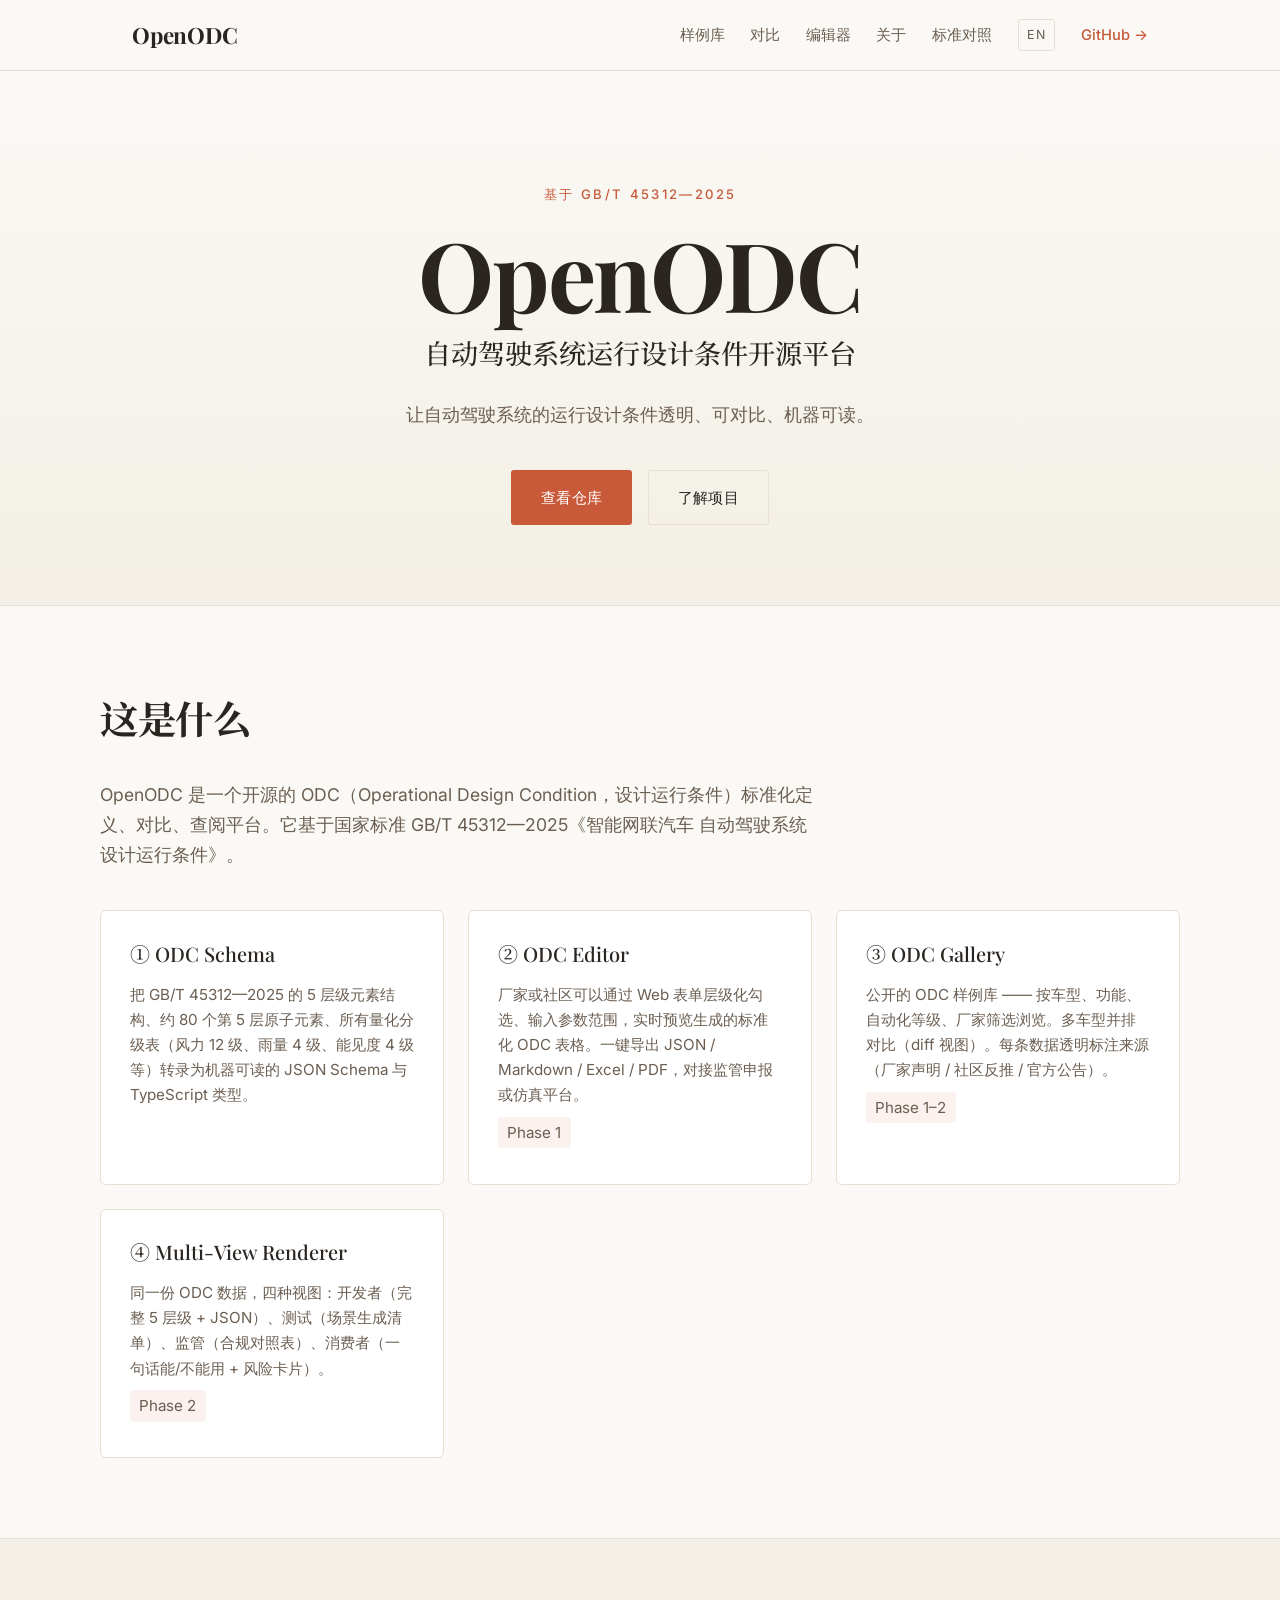
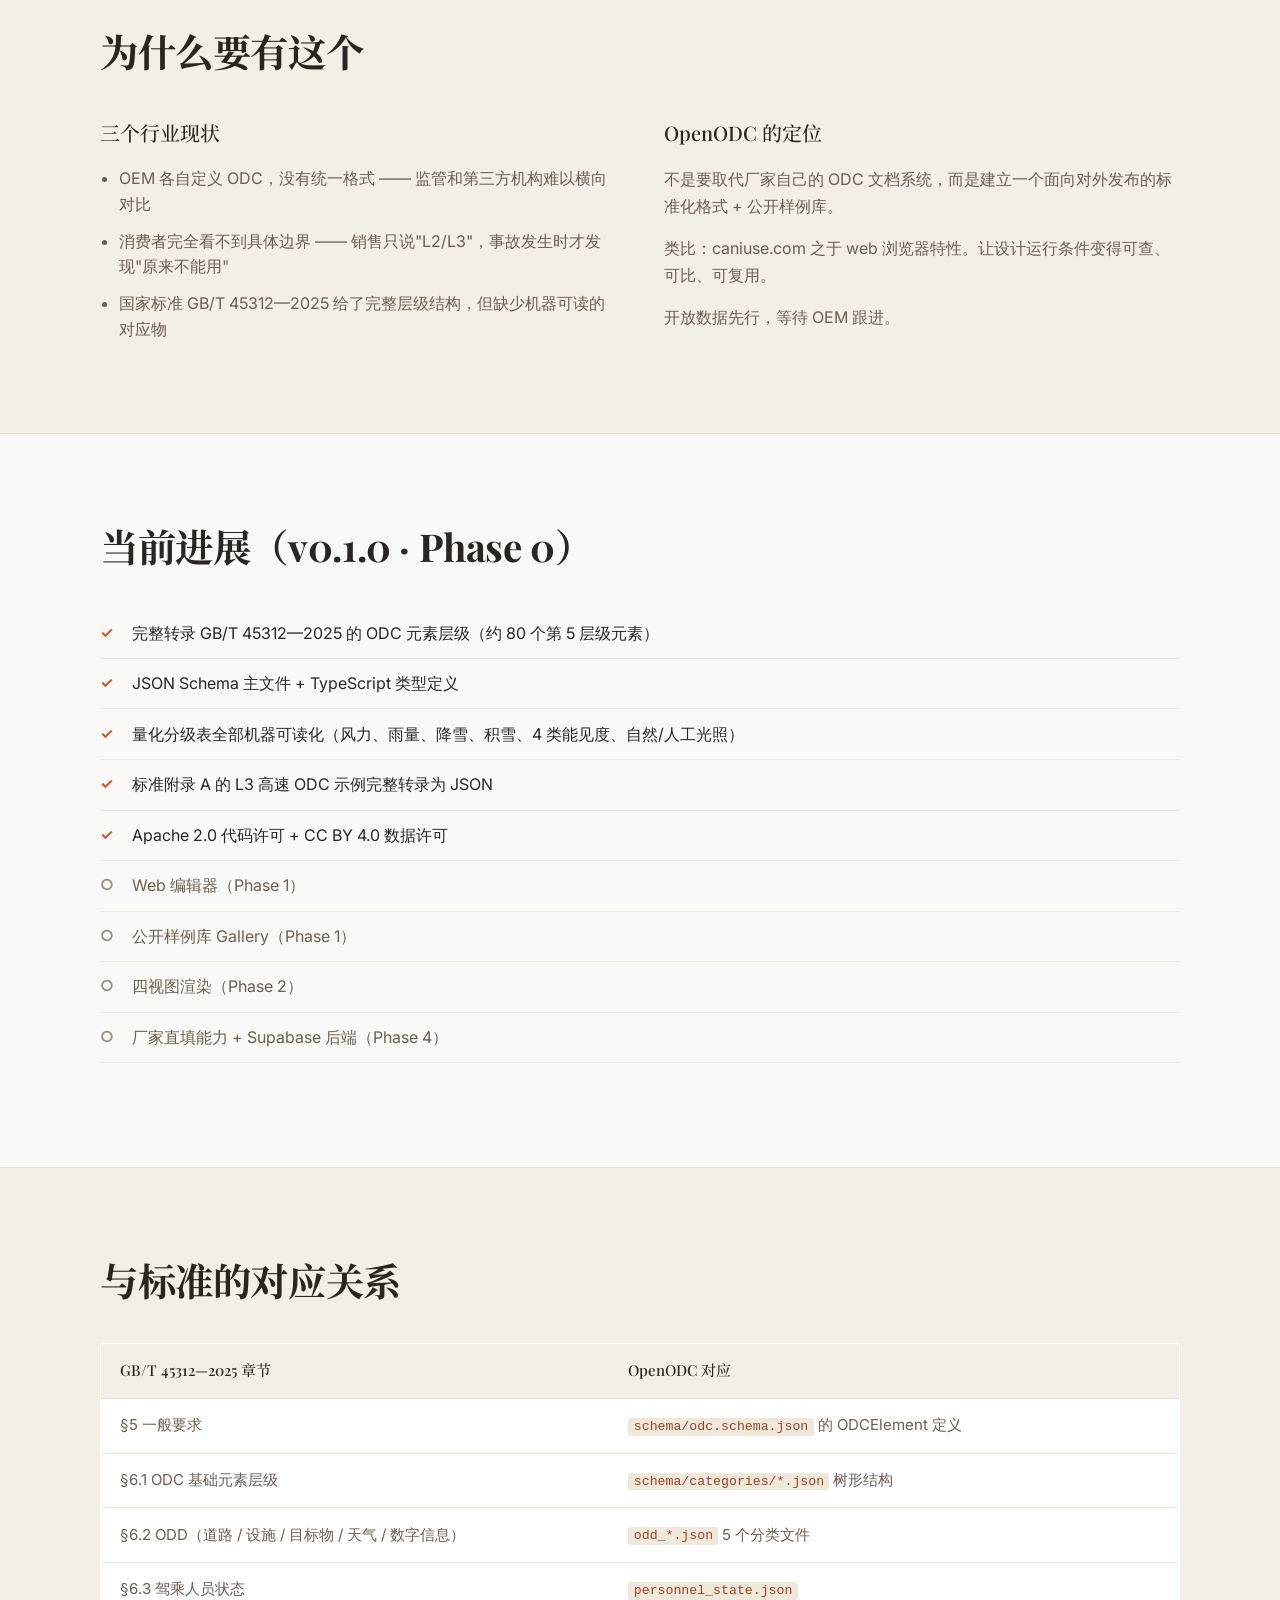
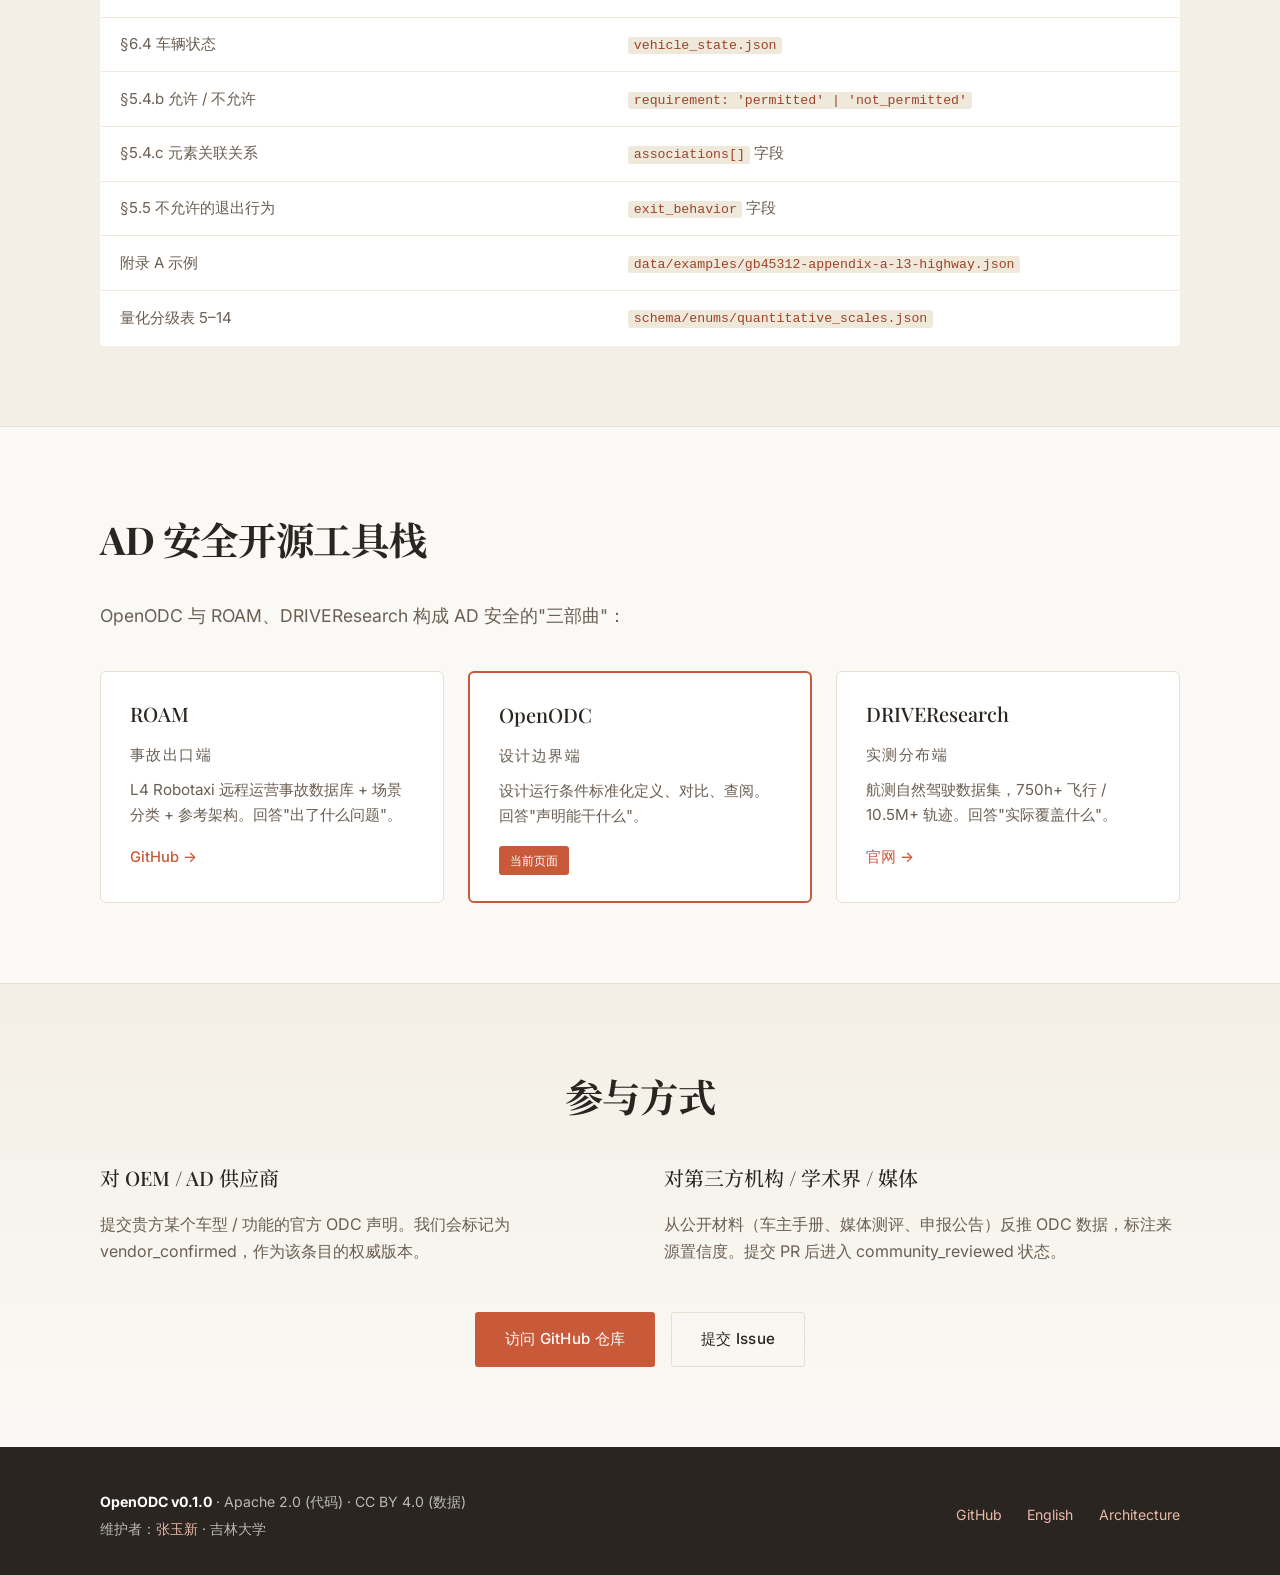
==== site/index.html @ 957059f3 "Phase 1+2+3: Gallery, multi-view, editor, compare, CI Phase 1 - public sample gallery and ODC author" ====
<!doctype html>
<html lang="zh-CN">
<head>
  <meta charset="UTF-8" />
  <meta name="viewport" content="width=device-width, initial-scale=1.0" />
  <title>OpenODC — 自动驾驶系统运行设计条件开源平台</title>
  <meta name="description" content="OpenODC 是一个开源的 ODC 标准化定义、对比、查阅平台，对齐 GB/T 45312—2025，让自动驾驶系统的运行设计条件透明、可对比、机器可读。" />
  <meta name="theme-color" content="#c85a3a" />
  <link rel="preconnect" href="https://fonts.googleapis.com" />
  <link rel="preconnect" href="https://fonts.gstatic.com" crossorigin />
  <link href="https://fonts.googleapis.com/css2?family=Playfair+Display:wght@400;500;700&family=Inter:wght@300;400;500;600&family=Noto+Serif+SC:wght@400;500;700&display=swap" rel="stylesheet" />
  <link rel="stylesheet" href="style.css" />
</head>
<body>

  <header class="site-header">
    <nav class="nav">
      <a class="brand" href="/">
        <span class="brand-mark">OpenODC</span>
      </a>
      <div class="nav-links">
        <a href="/gallery.html">样例库</a>
        <a href="/compare.html">对比</a>
        <a href="/editor.html">编辑器</a>
        <a href="#what">关于</a>
        <a href="#standard">标准对照</a>
        <a class="lang-toggle" href="/en/">EN</a>
        <a class="github-link" href="https://github.com/AutoZYX/OpenODC" target="_blank" rel="noopener">GitHub →</a>
      </div>
    </nav>
  </header>

  <main>

    <section class="hero">
      <div class="hero-inner">
        <p class="eyebrow">基于 GB/T 45312—2025</p>
        <h1 class="hero-title">OpenODC</h1>
        <p class="hero-subtitle">自动驾驶系统运行设计条件开源平台</p>
        <p class="hero-tagline">让自动驾驶系统的运行设计条件透明、可对比、机器可读。</p>
        <div class="hero-actions">
          <a class="btn btn-primary" href="https://github.com/AutoZYX/OpenODC" target="_blank" rel="noopener">查看仓库</a>
          <a class="btn btn-ghost" href="#what">了解项目</a>
        </div>
      </div>
    </section>

    <section id="what" class="section">
      <div class="container">
        <h2 class="section-title">这是什么</h2>
        <p class="lead">
          OpenODC 是一个开源的 ODC（Operational Design Condition，设计运行条件）标准化定义、对比、查阅平台。它基于国家标准 GB/T 45312—2025《智能网联汽车 自动驾驶系统设计运行条件》。
        </p>

        <div class="card-grid">
          <article class="card">
            <h3>① ODC Schema</h3>
            <p>把 GB/T 45312—2025 的 5 层级元素结构、约 80 个第 5 层原子元素、所有量化分级表（风力 12 级、雨量 4 级、能见度 4 级等）转录为机器可读的 JSON Schema 与 TypeScript 类型。</p>
          </article>
          <article class="card">
            <h3>② ODC Editor</h3>
            <p>厂家或社区可以通过 Web 表单层级化勾选、输入参数范围，实时预览生成的标准化 ODC 表格。一键导出 JSON / Markdown / Excel / PDF，对接监管申报或仿真平台。</p>
            <p class="card-meta">Phase 1</p>
          </article>
          <article class="card">
            <h3>③ ODC Gallery</h3>
            <p>公开的 ODC 样例库 —— 按车型、功能、自动化等级、厂家筛选浏览。多车型并排对比（diff 视图）。每条数据透明标注来源（厂家声明 / 社区反推 / 官方公告）。</p>
            <p class="card-meta">Phase 1–2</p>
          </article>
          <article class="card">
            <h3>④ Multi-View Renderer</h3>
            <p>同一份 ODC 数据，四种视图：开发者（完整 5 层级 + JSON）、测试（场景生成清单）、监管（合规对照表）、消费者（一句话能/不能用 + 风险卡片）。</p>
            <p class="card-meta">Phase 2</p>
          </article>
        </div>
      </div>
    </section>

    <section id="why" class="section section-alt">
      <div class="container">
        <h2 class="section-title">为什么要有这个</h2>
        <div class="two-col">
          <div>
            <h3>三个行业现状</h3>
            <ul class="problem-list">
              <li>OEM 各自定义 ODC，没有统一格式 —— 监管和第三方机构难以横向对比</li>
              <li>消费者完全看不到具体边界 —— 销售只说"L2/L3"，事故发生时才发现"原来不能用"</li>
              <li>国家标准 GB/T 45312—2025 给了完整层级结构，但缺少机器可读的对应物</li>
            </ul>
          </div>
          <div>
            <h3>OpenODC 的定位</h3>
            <p>不是要取代厂家自己的 ODC 文档系统，而是建立一个面向对外发布的标准化格式 + 公开样例库。</p>
            <p>类比：caniuse.com 之于 web 浏览器特性。让设计运行条件变得可查、可比、可复用。</p>
            <p>开放数据先行，等待 OEM 跟进。</p>
          </div>
        </div>
      </div>
    </section>

    <section id="status" class="section">
      <div class="container">
        <h2 class="section-title">当前进展（v0.1.0 · Phase 0）</h2>
        <ul class="status-list">
          <li class="done">完整转录 GB/T 45312—2025 的 ODC 元素层级（约 80 个第 5 层级元素）</li>
          <li class="done">JSON Schema 主文件 + TypeScript 类型定义</li>
          <li class="done">量化分级表全部机器可读化（风力、雨量、降雪、积雪、4 类能见度、自然/人工光照）</li>
          <li class="done">标准附录 A 的 L3 高速 ODC 示例完整转录为 JSON</li>
          <li class="done">Apache 2.0 代码许可 + CC BY 4.0 数据许可</li>
          <li class="todo">Web 编辑器（Phase 1）</li>
          <li class="todo">公开样例库 Gallery（Phase 1）</li>
          <li class="todo">四视图渲染（Phase 2）</li>
          <li class="todo">厂家直填能力 + Supabase 后端（Phase 4）</li>
        </ul>
      </div>
    </section>

    <section id="standard" class="section section-alt">
      <div class="container">
        <h2 class="section-title">与标准的对应关系</h2>
        <div class="table-wrap">
          <table class="mapping-table">
            <thead>
              <tr><th>GB/T 45312—2025 章节</th><th>OpenODC 对应</th></tr>
            </thead>
            <tbody>
              <tr><td>§5 一般要求</td><td><code>schema/odc.schema.json</code> 的 ODCElement 定义</td></tr>
              <tr><td>§6.1 ODC 基础元素层级</td><td><code>schema/categories/*.json</code> 树形结构</td></tr>
              <tr><td>§6.2 ODD（道路 / 设施 / 目标物 / 天气 / 数字信息）</td><td><code>odd_*.json</code> 5 个分类文件</td></tr>
              <tr><td>§6.3 驾乘人员状态</td><td><code>personnel_state.json</code></td></tr>
              <tr><td>§6.4 车辆状态</td><td><code>vehicle_state.json</code></td></tr>
              <tr><td>§5.4.b 允许 / 不允许</td><td><code>requirement: 'permitted' | 'not_permitted'</code></td></tr>
              <tr><td>§5.4.c 元素关联关系</td><td><code>associations[]</code> 字段</td></tr>
              <tr><td>§5.5 不允许的退出行为</td><td><code>exit_behavior</code> 字段</td></tr>
              <tr><td>附录 A 示例</td><td><code>data/examples/gb45312-appendix-a-l3-highway.json</code></td></tr>
              <tr><td>量化分级表 5–14</td><td><code>schema/enums/quantitative_scales.json</code></td></tr>
            </tbody>
          </table>
        </div>
      </div>
    </section>

    <section id="related" class="section">
      <div class="container">
        <h2 class="section-title">AD 安全开源工具栈</h2>
        <p class="lead">OpenODC 与 ROAM、DRIVEResearch 构成 AD 安全的"三部曲"：</p>
        <div class="card-grid">
          <article class="card card-related">
            <h3>ROAM</h3>
            <p class="card-tag">事故出口端</p>
            <p>L4 Robotaxi 远程运营事故数据库 + 场景分类 + 参考架构。回答"出了什么问题"。</p>
            <a href="https://github.com/AutoZYX/ROAM" target="_blank" rel="noopener">GitHub →</a>
          </article>
          <article class="card card-related card-current">
            <h3>OpenODC</h3>
            <p class="card-tag">设计边界端</p>
            <p>设计运行条件标准化定义、对比、查阅。回答"声明能干什么"。</p>
            <span class="here-pill">当前页面</span>
          </article>
          <article class="card card-related">
            <h3>DRIVEResearch</h3>
            <p class="card-tag">实测分布端</p>
            <p>航测自然驾驶数据集，750h+ 飞行 / 10.5M+ 轨迹。回答"实际覆盖什么"。</p>
            <a href="https://www.driveresearch.tech/" target="_blank" rel="noopener">官网 →</a>
          </article>
        </div>
      </div>
    </section>

    <section class="section section-cta">
      <div class="container">
        <h2 class="section-title">参与方式</h2>
        <div class="two-col">
          <div>
            <h3>对 OEM / AD 供应商</h3>
            <p>提交贵方某个车型 / 功能的官方 ODC 声明。我们会标记为 vendor_confirmed，作为该条目的权威版本。</p>
          </div>
          <div>
            <h3>对第三方机构 / 学术界 / 媒体</h3>
            <p>从公开材料（车主手册、媒体测评、申报公告）反推 ODC 数据，标注来源置信度。提交 PR 后进入 community_reviewed 状态。</p>
          </div>
        </div>
        <div class="hero-actions" style="margin-top:2rem;">
          <a class="btn btn-primary" href="https://github.com/AutoZYX/OpenODC" target="_blank" rel="noopener">访问 GitHub 仓库</a>
          <a class="btn btn-ghost" href="https://github.com/AutoZYX/OpenODC/issues" target="_blank" rel="noopener">提交 Issue</a>
        </div>
      </div>
    </section>

  </main>

  <footer class="site-footer">
    <div class="container footer-inner">
      <div class="footer-meta">
        <p><strong>OpenODC v0.1.0</strong> · Apache 2.0 (代码) · CC BY 4.0 (数据)</p>
        <p>维护者：<a href="https://autozyx.com" target="_blank" rel="noopener">张玉新</a> · 吉林大学</p>
      </div>
      <div class="footer-links">
        <a href="https://github.com/AutoZYX/OpenODC" target="_blank" rel="noopener">GitHub</a>
        <a href="/en/">English</a>
        <a href="https://github.com/AutoZYX/OpenODC/blob/main/ARCHITECTURE.md" target="_blank" rel="noopener">Architecture</a>
      </div>
    </div>
  </footer>

</body>
</html>
---- site/style.css ----
:root {
  --bg: #faf9f5;
  --bg-alt: #f3efe6;
  --bg-card: #ffffff;
  --ink: #2a2520;
  --ink-soft: #6b5e52;
  --ink-mute: #9a8d80;
  --accent: #c85a3a;
  --accent-soft: #e8b9a8;
  --accent-deep: #9c4329;
  --line: #e6dfd2;
  --line-soft: #efe9dc;
  --serif: 'Playfair Display', 'Noto Serif SC', Georgia, serif;
  --sans: 'Inter', -apple-system, 'PingFang SC', 'Microsoft YaHei', sans-serif;
  --serif-sc: 'Noto Serif SC', 'Source Han Serif SC', serif;
  --max: 1080px;
}

* { box-sizing: border-box; }

html, body {
  margin: 0;
  padding: 0;
  background: var(--bg);
  color: var(--ink);
  font-family: var(--sans);
  font-size: 16px;
  line-height: 1.7;
  -webkit-font-smoothing: antialiased;
  -moz-osx-font-smoothing: grayscale;
}

a {
  color: var(--accent);
  text-decoration: none;
  transition: color 0.15s ease;
}
a:hover { color: var(--accent-deep); }

code {
  font-family: 'SF Mono', 'Menlo', 'Monaco', monospace;
  background: var(--line-soft);
  padding: 0.1em 0.4em;
  border-radius: 3px;
  font-size: 0.88em;
  color: var(--accent-deep);
}

/* Header */
.site-header {
  position: sticky;
  top: 0;
  background: rgba(250, 249, 245, 0.92);
  backdrop-filter: saturate(120%) blur(8px);
  -webkit-backdrop-filter: saturate(120%) blur(8px);
  border-bottom: 1px solid var(--line);
  z-index: 100;
}

.nav {
  max-width: var(--max);
  margin: 0 auto;
  padding: 1rem 2rem;
  display: flex;
  align-items: center;
  justify-content: space-between;
}

.brand-mark {
  font-family: var(--serif);
  font-size: 1.4rem;
  font-weight: 700;
  color: var(--ink);
  letter-spacing: -0.01em;
}

.nav-links {
  display: flex;
  gap: 1.6rem;
  align-items: center;
  font-size: 0.92rem;
}
.nav-links a { color: var(--ink-soft); }
.nav-links a:hover { color: var(--accent); }
.nav-links .github-link {
  color: var(--accent);
  font-weight: 500;
}
.nav-links .lang-toggle {
  border: 1px solid var(--line);
  padding: 0.25rem 0.55rem;
  border-radius: 3px;
  font-size: 0.78rem;
  letter-spacing: 0.05em;
  color: var(--ink-soft);
}
.nav-links .lang-toggle:hover {
  border-color: var(--accent);
  color: var(--accent);
}

/* Hero */
.hero {
  padding: 7rem 2rem 5rem;
  text-align: center;
  background: linear-gradient(180deg, var(--bg) 0%, var(--bg-alt) 100%);
  border-bottom: 1px solid var(--line);
}
.hero-inner {
  max-width: 760px;
  margin: 0 auto;
}
.eyebrow {
  font-size: 0.82rem;
  text-transform: uppercase;
  letter-spacing: 0.18em;
  color: var(--accent);
  font-weight: 500;
  margin: 0 0 1.2rem;
}
.hero-title {
  font-family: var(--serif);
  font-size: clamp(3.5rem, 8vw, 6rem);
  margin: 0 0 0.6rem;
  font-weight: 700;
  letter-spacing: -0.02em;
  color: var(--ink);
  line-height: 1;
}
.hero-subtitle {
  font-family: var(--serif-sc);
  font-size: clamp(1.3rem, 2.4vw, 1.7rem);
  font-weight: 500;
  color: var(--ink);
  margin: 0 0 1.5rem;
}
.hero-tagline {
  font-size: 1.1rem;
  color: var(--ink-soft);
  margin: 0 0 2.5rem;
  max-width: 560px;
  margin-left: auto;
  margin-right: auto;
}

/* Buttons */
.hero-actions {
  display: flex;
  gap: 1rem;
  justify-content: center;
  flex-wrap: wrap;
}
.btn {
  display: inline-block;
  padding: 0.85rem 1.8rem;
  border-radius: 3px;
  font-size: 0.95rem;
  font-weight: 500;
  letter-spacing: 0.02em;
  cursor: pointer;
  transition: all 0.15s ease;
  border: 1px solid transparent;
}
.btn-primary {
  background: var(--accent);
  color: #fff;
}
.btn-primary:hover {
  background: var(--accent-deep);
  color: #fff;
}
.btn-ghost {
  background: transparent;
  color: var(--ink);
  border-color: var(--line);
}
.btn-ghost:hover {
  border-color: var(--accent);
  color: var(--accent);
}

/* Sections */
.section {
  padding: 5rem 2rem;
}
.section-alt {
  background: var(--bg-alt);
  border-top: 1px solid var(--line);
  border-bottom: 1px solid var(--line);
}
.container {
  max-width: var(--max);
  margin: 0 auto;
}
.section-title {
  font-family: var(--serif);
  font-size: clamp(1.8rem, 3.2vw, 2.4rem);
  font-weight: 700;
  margin: 0 0 1.8rem;
  color: var(--ink);
  letter-spacing: -0.01em;
}
.lead {
  font-size: 1.1rem;
  color: var(--ink-soft);
  max-width: 720px;
  margin-bottom: 2.5rem;
}

/* Card grid */
.card-grid {
  display: grid;
  grid-template-columns: repeat(auto-fit, minmax(260px, 1fr));
  gap: 1.5rem;
  margin-top: 2rem;
}
.card {
  background: var(--bg-card);
  border: 1px solid var(--line);
  border-radius: 6px;
  padding: 1.6rem 1.8rem;
  transition: border-color 0.15s ease, transform 0.15s ease;
}
.card:hover {
  border-color: var(--accent-soft);
  transform: translateY(-2px);
}
.card h3 {
  font-family: var(--serif);
  font-size: 1.25rem;
  margin: 0 0 0.7rem;
  color: var(--ink);
  font-weight: 500;
}
.card p {
  margin: 0 0 0.6rem;
  color: var(--ink-soft);
  font-size: 0.95rem;
  line-height: 1.65;
}
.card-meta {
  display: inline-block;
  font-size: 0.75rem;
  color: var(--accent);
  background: rgba(200, 90, 58, 0.08);
  padding: 0.2rem 0.6rem;
  border-radius: 3px;
  margin-top: 0.5rem;
}
.card-tag {
  font-size: 0.78rem;
  color: var(--accent);
  text-transform: uppercase;
  letter-spacing: 0.1em;
  margin-bottom: 0.8rem;
}
.card-related a {
  font-size: 0.92rem;
  font-weight: 500;
  margin-top: 0.5rem;
  display: inline-block;
}
.card-current {
  border: 2px solid var(--accent);
}
.here-pill {
  display: inline-block;
  background: var(--accent);
  color: #fff;
  font-size: 0.78rem;
  padding: 0.25rem 0.7rem;
  border-radius: 3px;
  margin-top: 0.5rem;
}

/* Two column */
.two-col {
  display: grid;
  grid-template-columns: 1fr 1fr;
  gap: 3rem;
  margin-top: 2rem;
}
.two-col h3 {
  font-family: var(--serif);
  font-size: 1.25rem;
  font-weight: 500;
  color: var(--ink);
  margin: 0 0 1rem;
}
.two-col p {
  color: var(--ink-soft);
  margin: 0 0 0.9rem;
}

.problem-list {
  margin: 0;
  padding-left: 1.2rem;
  color: var(--ink-soft);
}
.problem-list li {
  margin-bottom: 0.7rem;
  line-height: 1.6;
}

/* Status list */
.status-list {
  margin: 1.5rem 0;
  padding: 0;
  list-style: none;
}
.status-list li {
  padding: 0.7rem 0 0.7rem 2rem;
  border-bottom: 1px solid var(--line-soft);
  position: relative;
  color: var(--ink-soft);
}
.status-list li:before {
  position: absolute;
  left: 0;
  top: 0.7rem;
  font-weight: 700;
  font-size: 0.95rem;
}
.status-list li.done:before {
  content: "✓";
  color: var(--accent);
}
.status-list li.done {
  color: var(--ink);
}
.status-list li.todo:before {
  content: "○";
  color: var(--ink-mute);
}

/* Mapping table */
.table-wrap {
  overflow-x: auto;
  margin-top: 1.5rem;
}
.mapping-table {
  width: 100%;
  border-collapse: collapse;
  background: var(--bg-card);
  border: 1px solid var(--line);
  border-radius: 4px;
  overflow: hidden;
  font-size: 0.94rem;
}
.mapping-table th {
  background: var(--bg-alt);
  font-family: var(--serif);
  font-weight: 500;
  text-align: left;
  padding: 0.9rem 1.2rem;
  color: var(--ink);
  border-bottom: 1px solid var(--line);
}
.mapping-table td {
  padding: 0.85rem 1.2rem;
  border-bottom: 1px solid var(--line-soft);
  color: var(--ink-soft);
  vertical-align: top;
}
.mapping-table tr:last-child td {
  border-bottom: none;
}
.mapping-table tr:hover {
  background: var(--bg-alt);
}

/* CTA section */
.section-cta {
  background: linear-gradient(180deg, var(--bg-alt) 0%, var(--bg) 100%);
  border-top: 1px solid var(--line);
  text-align: center;
}
.section-cta .two-col {
  text-align: left;
}

/* Footer */
.site-footer {
  background: var(--ink);
  color: var(--bg);
  padding: 2.5rem 2rem;
  font-size: 0.88rem;
}
.footer-inner {
  display: flex;
  justify-content: space-between;
  align-items: center;
  flex-wrap: wrap;
  gap: 1rem;
}
.footer-meta p {
  margin: 0.2rem 0;
  color: rgba(250, 249, 245, 0.7);
}
.footer-meta strong {
  color: #fff;
}
.footer-meta a {
  color: var(--accent-soft);
}
.footer-links {
  display: flex;
  gap: 1.6rem;
}
.footer-links a {
  color: var(--accent-soft);
}
.footer-links a:hover {
  color: #fff;
}

/* Responsive */
@media (max-width: 720px) {
  .nav-links {
    gap: 0.9rem;
    font-size: 0.85rem;
  }
  .nav-links a:not(.github-link):not(.lang-toggle) {
    display: none;
  }
  .hero {
    padding: 4rem 1.5rem 3rem;
  }
  .section {
    padding: 3rem 1.5rem;
  }
  .two-col {
    grid-template-columns: 1fr;
    gap: 2rem;
  }
  .footer-inner {
    flex-direction: column;
    align-items: flex-start;
  }
}

/* ============================================================
   Phase 1+2 — Gallery / View / Editor styles
   ============================================================ */

.container-wide {
  max-width: 1380px;
  margin: 0 auto;
}

/* Active nav state */
.nav-links a.active {
  color: var(--accent);
  font-weight: 500;
}

/* Page hero (smaller than landing hero, used on subpages) */
.page-hero {
  background: linear-gradient(180deg, var(--bg) 0%, var(--bg-alt) 100%);
  border-bottom: 1px solid var(--line);
  padding: 4rem 2rem 3rem;
}
.page-hero .container {
  max-width: var(--max);
  margin: 0 auto;
}
.page-title {
  font-family: var(--serif);
  font-size: clamp(2rem, 4.5vw, 3rem);
  font-weight: 700;
  margin: 0.4rem 0 0.8rem;
  letter-spacing: -0.01em;
  color: var(--ink);
}
.page-subtitle {
  font-size: 1.05rem;
  color: var(--ink-soft);
  max-width: 680px;
  margin: 0 0 1rem;
}
.page-hero .eyebrow a {
  color: var(--accent);
  font-weight: 500;
}

.doc-badges {
  display: flex;
  gap: 0.6rem;
  flex-wrap: wrap;
  margin-top: 1rem;
}

.ads-pill, .status-pill, .meta-pill {
  display: inline-block;
  padding: 0.25rem 0.7rem;
  border-radius: 3px;
  font-size: 0.78rem;
  font-weight: 500;
  letter-spacing: 0.04em;
}
.ads-pill { background: var(--accent); color: #fff; }
.ads-pill-l0, .ads-pill-l1 { background: #6b8e6b; }
.ads-pill-l2 { background: #8a8243; }
.ads-pill-l3 { background: #c85a3a; }
.ads-pill-l4 { background: #9c4329; }
.ads-pill-l5 { background: #5e2814; }

.status-pill { border: 1px solid var(--line); color: var(--ink-soft); background: var(--bg-card); }
.status-vendor_confirmed { color: #2d6a3a; border-color: #b6d8be; background: #ebf5ed; }
.status-community_reviewed { color: #6b5e2c; border-color: #d8cfa1; background: #f8f3df; }
.status-draft { color: #6b5e52; }

.meta-pill { background: var(--line-soft); color: var(--ink-soft); }

/* Filter bar */
.filter-bar {
  display: flex;
  align-items: end;
  gap: 1.2rem;
  margin-bottom: 2rem;
  padding: 1.2rem 1.5rem;
  background: var(--bg-card);
  border: 1px solid var(--line);
  border-radius: 6px;
  flex-wrap: wrap;
}
.filter-group {
  display: flex;
  flex-direction: column;
  gap: 0.3rem;
}
.filter-group label {
  font-size: 0.78rem;
  color: var(--ink-mute);
  text-transform: uppercase;
  letter-spacing: 0.05em;
}
.filter-group select, .filter-group input {
  padding: 0.45rem 0.7rem;
  border: 1px solid var(--line);
  border-radius: 3px;
  font-family: var(--sans);
  font-size: 0.92rem;
  background: var(--bg);
  color: var(--ink);
}
.filter-group select:focus, .filter-group input:focus {
  outline: none;
  border-color: var(--accent);
}
.filter-search { flex: 1 1 280px; }
.filter-search input { width: 100%; }
.filter-meta {
  margin-left: auto;
  font-size: 0.85rem;
  color: var(--ink-soft);
  align-self: end;
  padding-bottom: 0.5rem;
}

/* Gallery grid */
.doc-grid {
  display: grid;
  grid-template-columns: repeat(auto-fill, minmax(300px, 1fr));
  gap: 1.4rem;
}
.doc-card {
  display: block;
  padding: 1.4rem 1.6rem;
  background: var(--bg-card);
  border: 1px solid var(--line);
  border-radius: 6px;
  text-decoration: none;
  color: inherit;
  transition: all 0.15s ease;
}
.doc-card:hover {
  border-color: var(--accent-soft);
  transform: translateY(-2px);
  box-shadow: 0 4px 12px rgba(200, 90, 58, 0.08);
}
.doc-card-header {
  display: flex;
  gap: 0.5rem;
  margin-bottom: 0.8rem;
}
.doc-card-title {
  font-family: var(--serif);
  font-size: 1.2rem;
  margin: 0 0 0.3rem;
  color: var(--ink);
  font-weight: 500;
}
.doc-card-function {
  font-size: 0.92rem;
  color: var(--ink-soft);
  margin: 0 0 1rem;
}
.doc-card-stats {
  display: flex;
  gap: 0.8rem;
  font-size: 0.82rem;
  margin-bottom: 0.6rem;
}
.stat-item { color: var(--ink-soft); }
.stat-permitted::before { content: '●'; color: #6b8e6b; margin-right: 0.3rem; }
.stat-not-permitted::before { content: '●'; color: #c85a3a; margin-right: 0.3rem; }
.doc-card-meta {
  font-size: 0.78rem;
  color: var(--ink-mute);
  margin: 0;
}

.empty-cta {
  text-align: center;
  padding: 3rem;
  color: var(--ink-soft);
}
.contribute-cta {
  margin-top: 4rem;
  padding: 2rem;
  background: var(--bg-card);
  border: 1px dashed var(--line);
  border-radius: 6px;
  text-align: center;
}
.contribute-cta h3 {
  font-family: var(--serif);
  font-weight: 500;
  margin: 0 0 0.6rem;
}
.contribute-cta p {
  margin: 0;
  color: var(--ink-soft);
}

.loading, .error {
  padding: 2rem;
  color: var(--ink-soft);
  text-align: center;
}
.error { color: #c85a3a; }

/* View tabs */
.view-tabs-section { padding-top: 2rem; }

.view-tabs {
  display: flex;
  align-items: center;
  gap: 0.5rem;
  border-bottom: 1px solid var(--line);
  margin-bottom: 2rem;
  flex-wrap: wrap;
}
.view-tab {
  padding: 0.7rem 1.4rem;
  background: transparent;
  border: none;
  border-bottom: 2px solid transparent;
  font-family: var(--sans);
  font-size: 0.95rem;
  color: var(--ink-soft);
  cursor: pointer;
  transition: all 0.15s ease;
}
.view-tab:hover { color: var(--accent); }
.view-tab.active {
  color: var(--accent);
  border-bottom-color: var(--accent);
  font-weight: 500;
}
.view-actions {
  margin-left: auto;
  display: flex;
  gap: 0.5rem;
  padding-bottom: 0.5rem;
}
.btn-link {
  padding: 0.4rem 0.9rem;
  background: transparent;
  border: 1px solid var(--line);
  border-radius: 3px;
  font-size: 0.85rem;
  color: var(--ink-soft);
  cursor: pointer;
  transition: all 0.15s ease;
  font-family: var(--sans);
}
.btn-link:hover {
  border-color: var(--accent);
  color: var(--accent);
}

.view-intro {
  color: var(--ink-soft);
  margin: 0 0 1.5rem;
  padding: 0.9rem 1.2rem;
  background: var(--bg-alt);
  border-left: 3px solid var(--accent);
  border-radius: 3px;
}

/* ODC table */
.cat-block { margin-bottom: 2.5rem; }
.cat-title {
  font-family: var(--serif);
  font-size: 1.4rem;
  font-weight: 500;
  color: var(--ink);
  border-bottom: 2px solid var(--line);
  padding-bottom: 0.5rem;
  margin: 0 0 1rem;
  display: flex;
  justify-content: space-between;
  align-items: baseline;
}
.cat-ratio {
  font-family: var(--sans);
  font-size: 0.85rem;
  font-weight: 400;
  color: var(--ink-soft);
}

.odc-table {
  width: 100%;
  border-collapse: collapse;
  background: var(--bg-card);
  border: 1px solid var(--line);
  border-radius: 4px;
  overflow: hidden;
  font-size: 0.92rem;
}
.odc-table th {
  background: var(--bg-alt);
  font-family: var(--serif);
  font-weight: 500;
  text-align: left;
  padding: 0.7rem 1rem;
  color: var(--ink);
  border-bottom: 1px solid var(--line);
  font-size: 0.88rem;
}
.odc-table td {
  padding: 0.7rem 1rem;
  border-bottom: 1px solid var(--line-soft);
  color: var(--ink-soft);
  vertical-align: top;
}
.odc-table tr:last-child td { border-bottom: none; }
.odc-table tr.req-permitted td.req-cell { color: #2d6a3a; font-weight: 500; }
.odc-table tr.req-not_permitted td.req-cell { color: #c85a3a; font-weight: 500; }

.el-name { color: var(--ink); font-weight: 500; }
.el-section { font-size: 0.78rem; color: var(--ink-mute); margin-top: 0.2rem; }
.param-range { font-family: 'SF Mono', monospace; font-size: 0.85rem; color: var(--accent-deep); margin-top: 0.3rem; }
.exit-cell { font-size: 0.85rem; color: var(--ink-mute); }

.json-details { margin-top: 2rem; }
.json-details summary {
  cursor: pointer;
  padding: 0.6rem 1rem;
  background: var(--bg-alt);
  border: 1px solid var(--line);
  border-radius: 3px;
  font-size: 0.92rem;
  color: var(--ink-soft);
}
.json-dump {
  margin-top: 0.5rem;
  padding: 1rem;
  background: #1a1714;
  color: #f3efe6;
  font-family: 'SF Mono', monospace;
  font-size: 0.78rem;
  overflow-x: auto;
  border-radius: 3px;
  max-height: 600px;
  overflow-y: auto;
}

.assoc-list { margin: 0; padding-left: 1.2rem; color: var(--ink-soft); }
.assoc-list li { margin-bottom: 0.5rem; }

/* Tester view */
.test-summary {
  display: flex;
  gap: 1rem;
  margin-bottom: 2rem;
}
.stat-box {
  padding: 1.2rem 1.6rem;
  background: var(--bg-card);
  border: 1px solid var(--line);
  border-radius: 4px;
  flex: 1;
  display: flex;
  flex-direction: column;
  gap: 0.3rem;
}
.stat-box strong {
  font-family: var(--serif);
  font-size: 1.8rem;
  color: var(--ink);
  font-weight: 500;
}
.stat-box span {
  font-size: 0.85rem;
  color: var(--ink-mute);
}
.sampling-cell { font-family: 'SF Mono', monospace; font-size: 0.85rem; color: var(--accent-deep); }
.discrete-list {
  columns: 2;
  column-gap: 2rem;
  color: var(--ink-soft);
}
.discrete-list li { margin-bottom: 0.4rem; break-inside: avoid; }

/* Regulator view */
.compliance-overall {
  display: flex;
  gap: 1rem;
  margin-bottom: 2rem;
}
.compliance-clean { color: #2d6a3a; font-weight: 500; }
.compliance-gap-label { color: #c85a3a; font-weight: 500; margin-bottom: 0.6rem; }
.gap-list { margin: 0; padding-left: 1.2rem; }
.gap-list li { color: var(--ink-soft); margin-bottom: 0.4rem; }
.gap-name { color: var(--ink); }
.gap-section { color: var(--ink-mute); font-size: 0.85rem; }

/* Consumer view */
.consumer-summary {
  font-size: 1.1rem;
  padding: 1.5rem;
  background: var(--bg-alt);
  border-left: 4px solid var(--accent);
  border-radius: 3px;
  margin-bottom: 2rem;
  color: var(--ink);
}
.consumer-cards {
  display: grid;
  grid-template-columns: repeat(auto-fit, minmax(280px, 1fr));
  gap: 1.5rem;
  margin-bottom: 2rem;
}
.consumer-card {
  padding: 1.6rem 1.8rem;
  background: var(--bg-card);
  border-radius: 6px;
  border-top: 4px solid;
}
.consumer-card h3 { font-family: var(--serif); margin: 0 0 1rem; font-weight: 500; font-size: 1.2rem; }
.consumer-card ul { list-style: none; padding: 0; margin: 0; color: var(--ink-soft); }
.consumer-card li { padding: 0.4rem 0; border-bottom: 1px dashed var(--line-soft); }
.consumer-card li.more { color: var(--ink-mute); border-bottom: none; padding-top: 0.6rem; font-style: italic; }
.consumer-card-green { border-color: #6b8e6b; }
.consumer-card-green h3 { color: #2d6a3a; }
.consumer-card-amber { border-color: #c8a13a; }
.consumer-card-amber h3 { color: #8a6e1d; }
.consumer-card-red { border-color: #c85a3a; }
.consumer-card-red h3 { color: #c85a3a; }

.consumer-exits {
  padding: 1.6rem 1.8rem;
  background: #fef4e8;
  border-left: 4px solid #c85a3a;
  border-radius: 3px;
  color: var(--ink);
}
.consumer-exits h3 {
  font-family: var(--serif);
  margin: 0 0 0.8rem;
  font-weight: 500;
  font-size: 1.05rem;
  color: var(--accent-deep);
}
.consumer-exits ul { margin: 0; padding-left: 1.2rem; color: var(--ink-soft); }
.consumer-exits li { margin-bottom: 0.4rem; }

/* Editor */
.editor-section { padding: 2.5rem 1.5rem; }

.editor-meta-panel, .editor-help {
  background: var(--bg-card);
  border: 1px solid var(--line);
  border-radius: 6px;
  margin-bottom: 1.5rem;
  padding: 0;
}
.editor-meta-panel summary, .editor-help summary {
  padding: 1rem 1.5rem;
  cursor: pointer;
  font-family: var(--serif);
  font-size: 1.1rem;
  color: var(--ink);
  font-weight: 500;
}
.editor-meta-panel[open] summary, .editor-help[open] summary {
  border-bottom: 1px solid var(--line);
}
.editor-meta-panel .meta-grid {
  padding: 1.5rem;
  display: grid;
  grid-template-columns: repeat(auto-fit, minmax(220px, 1fr));
  gap: 1rem;
}
.meta-grid label {
  display: flex;
  flex-direction: column;
  gap: 0.3rem;
  font-size: 0.85rem;
  color: var(--ink-soft);
}
.meta-grid input, .meta-grid select, .meta-grid textarea {
  padding: 0.5rem 0.7rem;
  border: 1px solid var(--line);
  border-radius: 3px;
  font-family: var(--sans);
  font-size: 0.92rem;
  color: var(--ink);
  background: var(--bg);
}
.meta-grid input:focus, .meta-grid select:focus, .meta-grid textarea:focus {
  outline: none;
  border-color: var(--accent);
}
.meta-full { grid-column: 1 / -1; }
.editor-help { padding-bottom: 1rem; }
.editor-help ol { padding-left: 1.5rem; padding-right: 1.5rem; color: var(--ink-soft); margin: 0 0 0.5rem; }
.editor-help li { margin-bottom: 0.4rem; }

.editor-toolbar {
  display: flex;
  flex-wrap: wrap;
  gap: 0.5rem;
  margin-bottom: 1.5rem;
  padding: 0.8rem 1.2rem;
  background: var(--bg-alt);
  border: 1px solid var(--line);
  border-radius: 4px;
  align-items: center;
}
.toolbar-spacer { flex: 1; }

.editor-body {
  display: grid;
  grid-template-columns: 1fr 1.3fr 1fr;
  gap: 1.2rem;
  min-height: 600px;
}
.editor-body > div {
  background: var(--bg-card);
  border: 1px solid var(--line);
  border-radius: 6px;
  padding: 1.2rem;
  overflow: auto;
  max-height: 80vh;
}
.editor-body h3 {
  font-family: var(--serif);
  font-weight: 500;
  margin: 0 0 0.8rem;
  font-size: 1.05rem;
  color: var(--ink);
  display: flex;
  align-items: center;
  gap: 0.5rem;
}
.el-count {
  background: var(--accent);
  color: #fff;
  padding: 0.1rem 0.5rem;
  border-radius: 10px;
  font-size: 0.75rem;
  font-family: var(--sans);
}

/* Catalog tree */
.tree-search {
  width: 100%;
  padding: 0.5rem 0.7rem;
  border: 1px solid var(--line);
  border-radius: 3px;
  margin-bottom: 0.8rem;
  font-size: 0.9rem;
}
.tree-cat-title {
  font-family: var(--serif);
  font-size: 0.95rem;
  font-weight: 500;
  margin: 1rem 0 0.4rem;
  color: var(--accent-deep);
}
.tree-list {
  list-style: none;
  margin: 0;
  padding: 0 0 0 0.6rem;
  border-left: 1px solid var(--line-soft);
}
.tree-item { padding: 0; }
.tree-label {
  display: flex;
  align-items: center;
  gap: 0.4rem;
  padding: 0.25rem 0.5rem;
  cursor: pointer;
  border-radius: 3px;
  font-size: 0.88rem;
  color: var(--ink-soft);
}
.tree-label:hover { background: var(--bg-alt); }
.tree-label.is-selected { color: #2d6a3a; font-weight: 500; }
.tree-label.is-leaf .tree-name { color: var(--ink); }
.tree-marker {
  width: 16px;
  text-align: center;
  font-weight: 700;
  color: var(--ink-mute);
}
.tree-label.is-selected .tree-marker { color: #2d6a3a; }
.tree-section { font-size: 0.75rem; color: var(--ink-mute); margin-left: auto; }

/* Selected list */
.selected-list { display: flex; flex-direction: column; gap: 0.6rem; }
.empty-hint { color: var(--ink-mute); font-style: italic; padding: 1rem 0; text-align: center; }
.sel-cat-title {
  font-family: var(--serif);
  font-size: 0.92rem;
  margin: 0.8rem 0 0.4rem;
  color: var(--accent-deep);
}
.sel-item {
  padding: 0.8rem;
  background: var(--bg);
  border: 1px solid var(--line);
  border-radius: 4px;
  border-left: 4px solid var(--line);
}
.sel-item.req-permitted { border-left-color: #6b8e6b; }
.sel-item.req-not_permitted { border-left-color: #c85a3a; }
.sel-item-header {
  display: flex;
  align-items: center;
  gap: 0.5rem;
  margin-bottom: 0.5rem;
}
.sel-item-name { font-weight: 500; color: var(--ink); flex: 1; }
.sel-item-section { font-size: 0.78rem; color: var(--ink-mute); }
.sel-item-remove {
  background: none;
  border: none;
  color: var(--ink-mute);
  cursor: pointer;
  font-size: 1.2rem;
  padding: 0 0.3rem;
}
.sel-item-remove:hover { color: var(--accent); }
.sel-item-row {
  display: flex;
  gap: 0.4rem;
  margin-bottom: 0.4rem;
}
.req-radio {
  display: flex;
  align-items: center;
  gap: 0.3rem;
  padding: 0.3rem 0.7rem;
  border: 1px solid var(--line);
  border-radius: 3px;
  cursor: pointer;
  font-size: 0.85rem;
  color: var(--ink-soft);
  flex: 1;
  justify-content: center;
}
.req-radio input { margin: 0; }
.req-radio-permitted.active { background: #ebf5ed; border-color: #6b8e6b; color: #2d6a3a; font-weight: 500; }
.req-radio-not_permitted.active { background: #fdedea; border-color: #c85a3a; color: #c85a3a; font-weight: 500; }

.sel-field {
  display: flex;
  flex-direction: column;
  gap: 0.2rem;
  margin-top: 0.4rem;
  font-size: 0.8rem;
  color: var(--ink-mute);
}
.sel-field input, .sel-field select {
  padding: 0.4rem 0.6rem;
  border: 1px solid var(--line);
  border-radius: 3px;
  font-size: 0.88rem;
  background: var(--bg-card);
  color: var(--ink);
}

/* JSON preview */
.json-preview {
  margin: 0;
  padding: 0;
  background: #1a1714;
  color: #f3efe6;
  font-family: 'SF Mono', monospace;
  font-size: 0.78rem;
  overflow: auto;
  border-radius: 4px;
  padding: 1rem;
  white-space: pre-wrap;
  max-height: 70vh;
}

@media (max-width: 1100px) {
  .editor-body {
    grid-template-columns: 1fr;
  }
  .test-summary, .compliance-overall {
    flex-wrap: wrap;
  }
}

/* Compare page */
.compare-picker { padding: 2rem; background: var(--bg-card); border: 1px solid var(--line); border-radius: 6px; }
.compare-picker h3 { font-family: var(--serif); font-weight: 500; margin: 0 0 1rem; }
.picker-grid {
  display: grid;
  grid-template-columns: repeat(auto-fill, minmax(280px, 1fr));
  gap: 1rem;
  margin-bottom: 1.5rem;
}
.picker-card {
  display: flex;
  align-items: flex-start;
  gap: 0.7rem;
  padding: 1rem 1.2rem;
  background: var(--bg);
  border: 1px solid var(--line);
  border-radius: 4px;
  cursor: pointer;
  transition: all 0.15s ease;
}
.picker-card:hover { border-color: var(--accent-soft); }
.picker-card.active { border-color: var(--accent); background: rgba(200, 90, 58, 0.04); }
.picker-card input { margin-top: 0.3rem; accent-color: var(--accent); }
.picker-card-info { flex: 1; }
.picker-title { font-weight: 500; color: var(--ink); margin-bottom: 0.2rem; }
.picker-sub { font-size: 0.88rem; color: var(--ink-soft); margin-bottom: 0.5rem; }
.picker-pills { display: flex; gap: 0.4rem; }

.compare-actions { display: flex; justify-content: center; }

.compare-summary {
  display: grid;
  grid-template-columns: repeat(auto-fit, minmax(200px, 1fr));
  gap: 1rem;
  margin: 2rem 0;
  padding: 1.5rem;
  background: var(--bg-alt);
  border: 1px solid var(--line);
  border-radius: 6px;
}
.compare-doc-header h3 {
  font-family: var(--serif);
  font-weight: 500;
  margin: 0 0 0.3rem;
  font-size: 1.05rem;
}
.compare-doc-header p { margin: 0 0 0.5rem; color: var(--ink-soft); font-size: 0.88rem; }

.compare-table th { font-size: 0.85rem; }
.compare-row-disagree {
  background: rgba(200, 161, 58, 0.08);
}
.compare-row-disagree .compare-req { color: #8a6e1d; font-weight: 500; }
.compare-row-agree.compare-row-permitted { background: rgba(107, 142, 107, 0.05); }
.compare-row-agree.compare-row-not_permitted { background: rgba(200, 90, 58, 0.05); }
.compare-cell-missing { color: var(--ink-mute); font-style: italic; }
.compare-cell.req-permitted .compare-req { color: #2d6a3a; font-weight: 500; }
.compare-cell.req-not_permitted .compare-req { color: #c85a3a; font-weight: 500; }
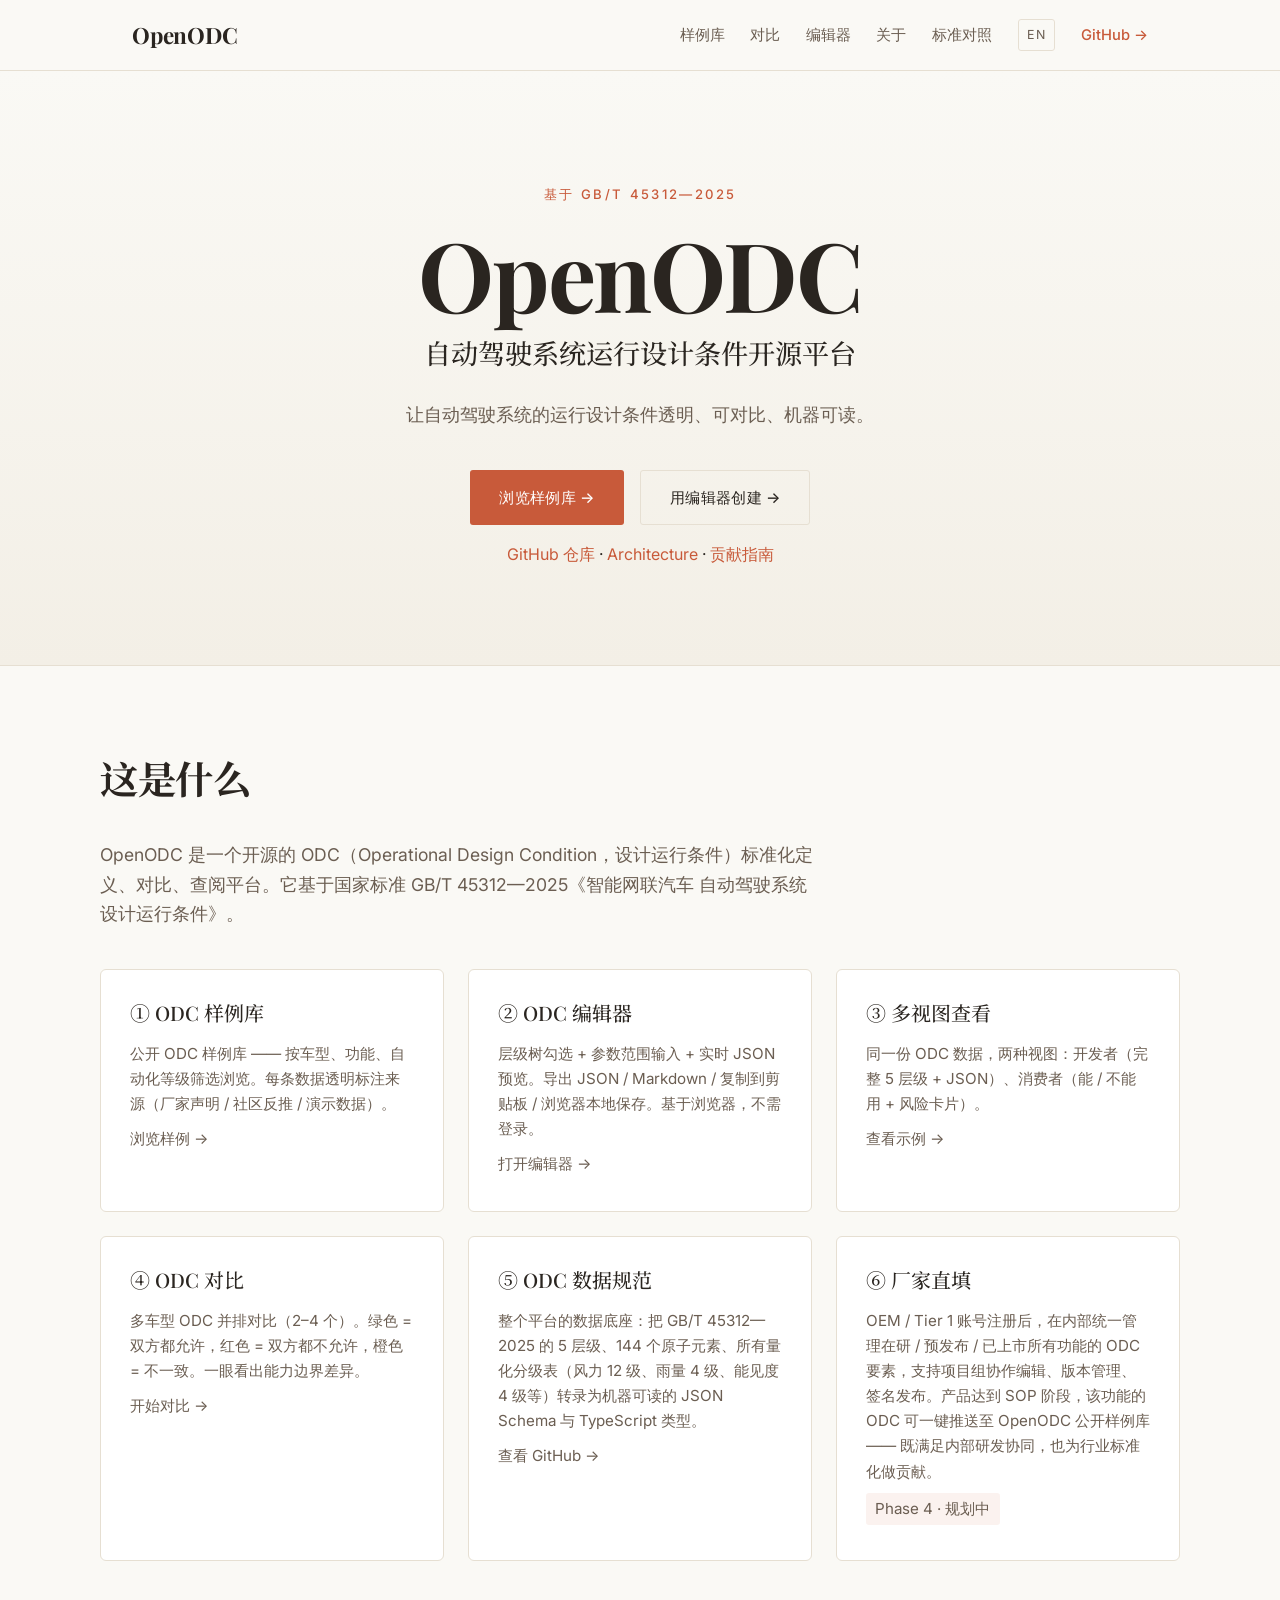
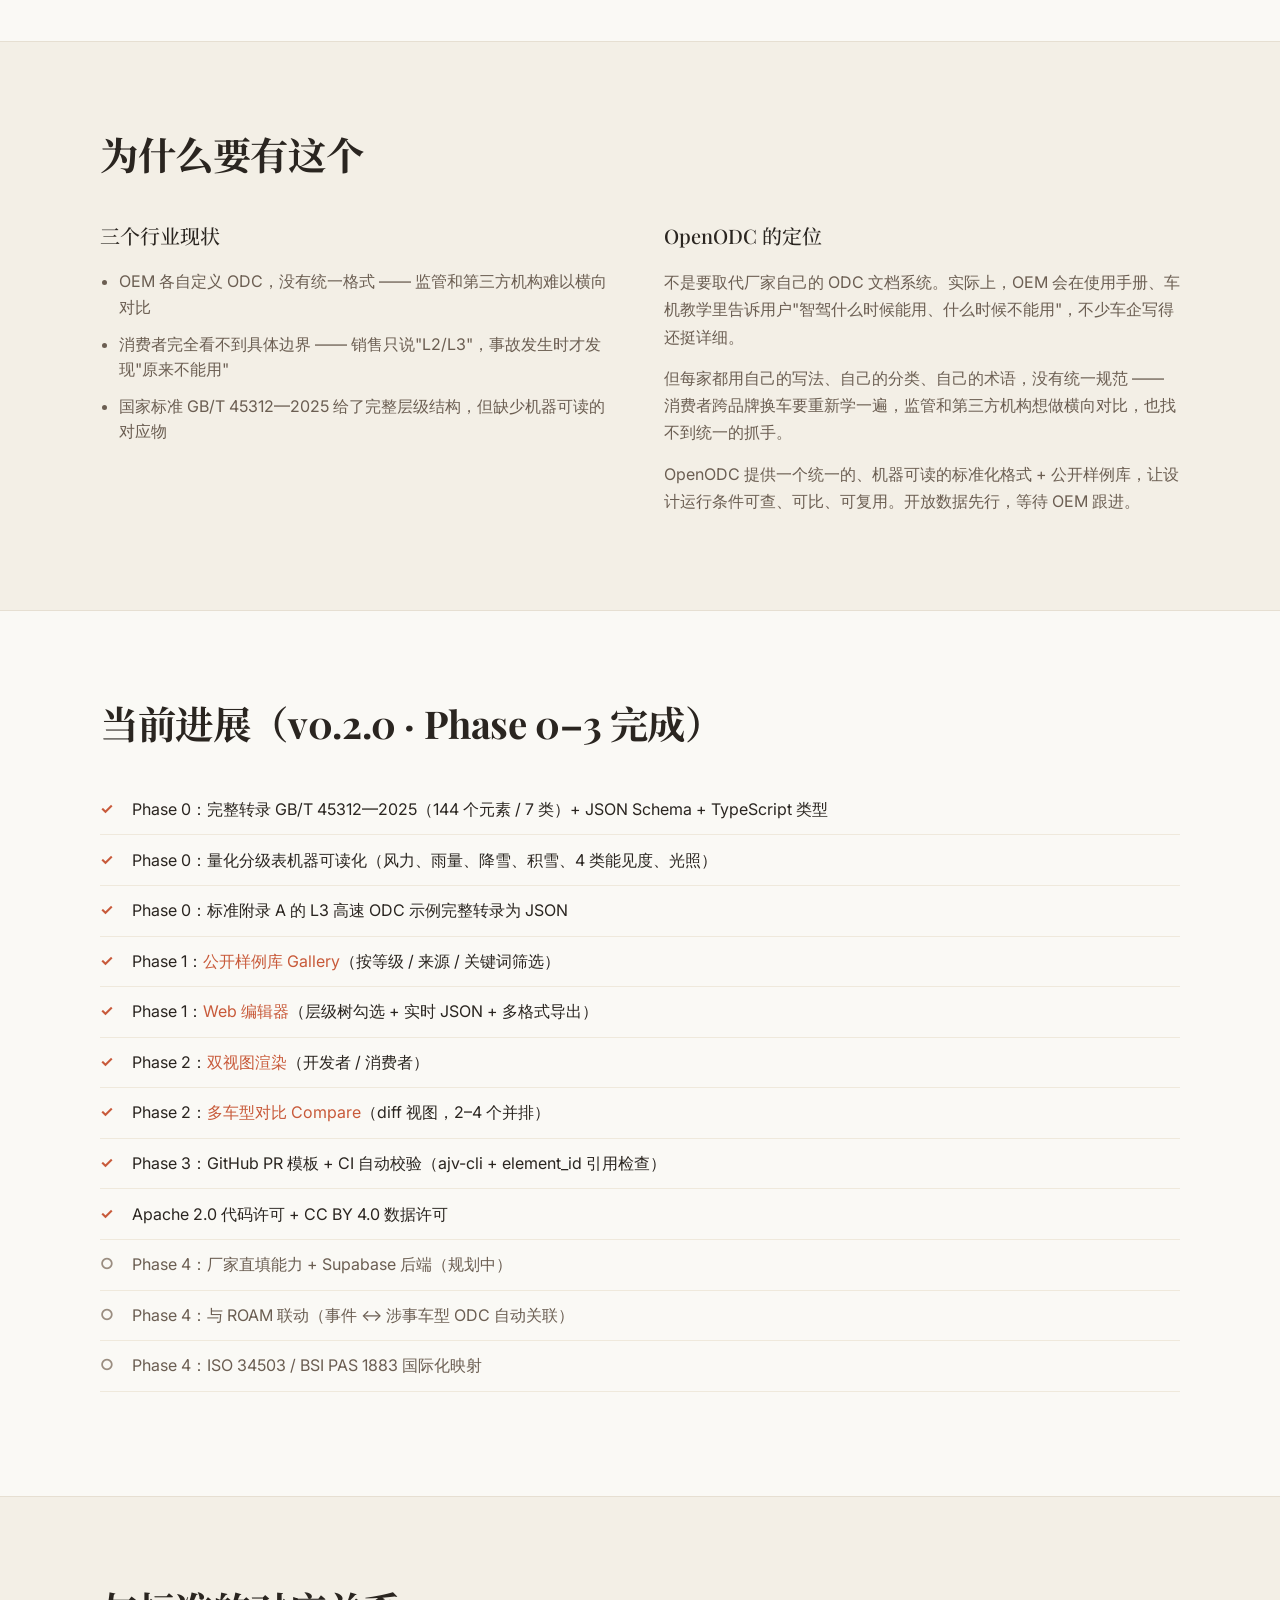
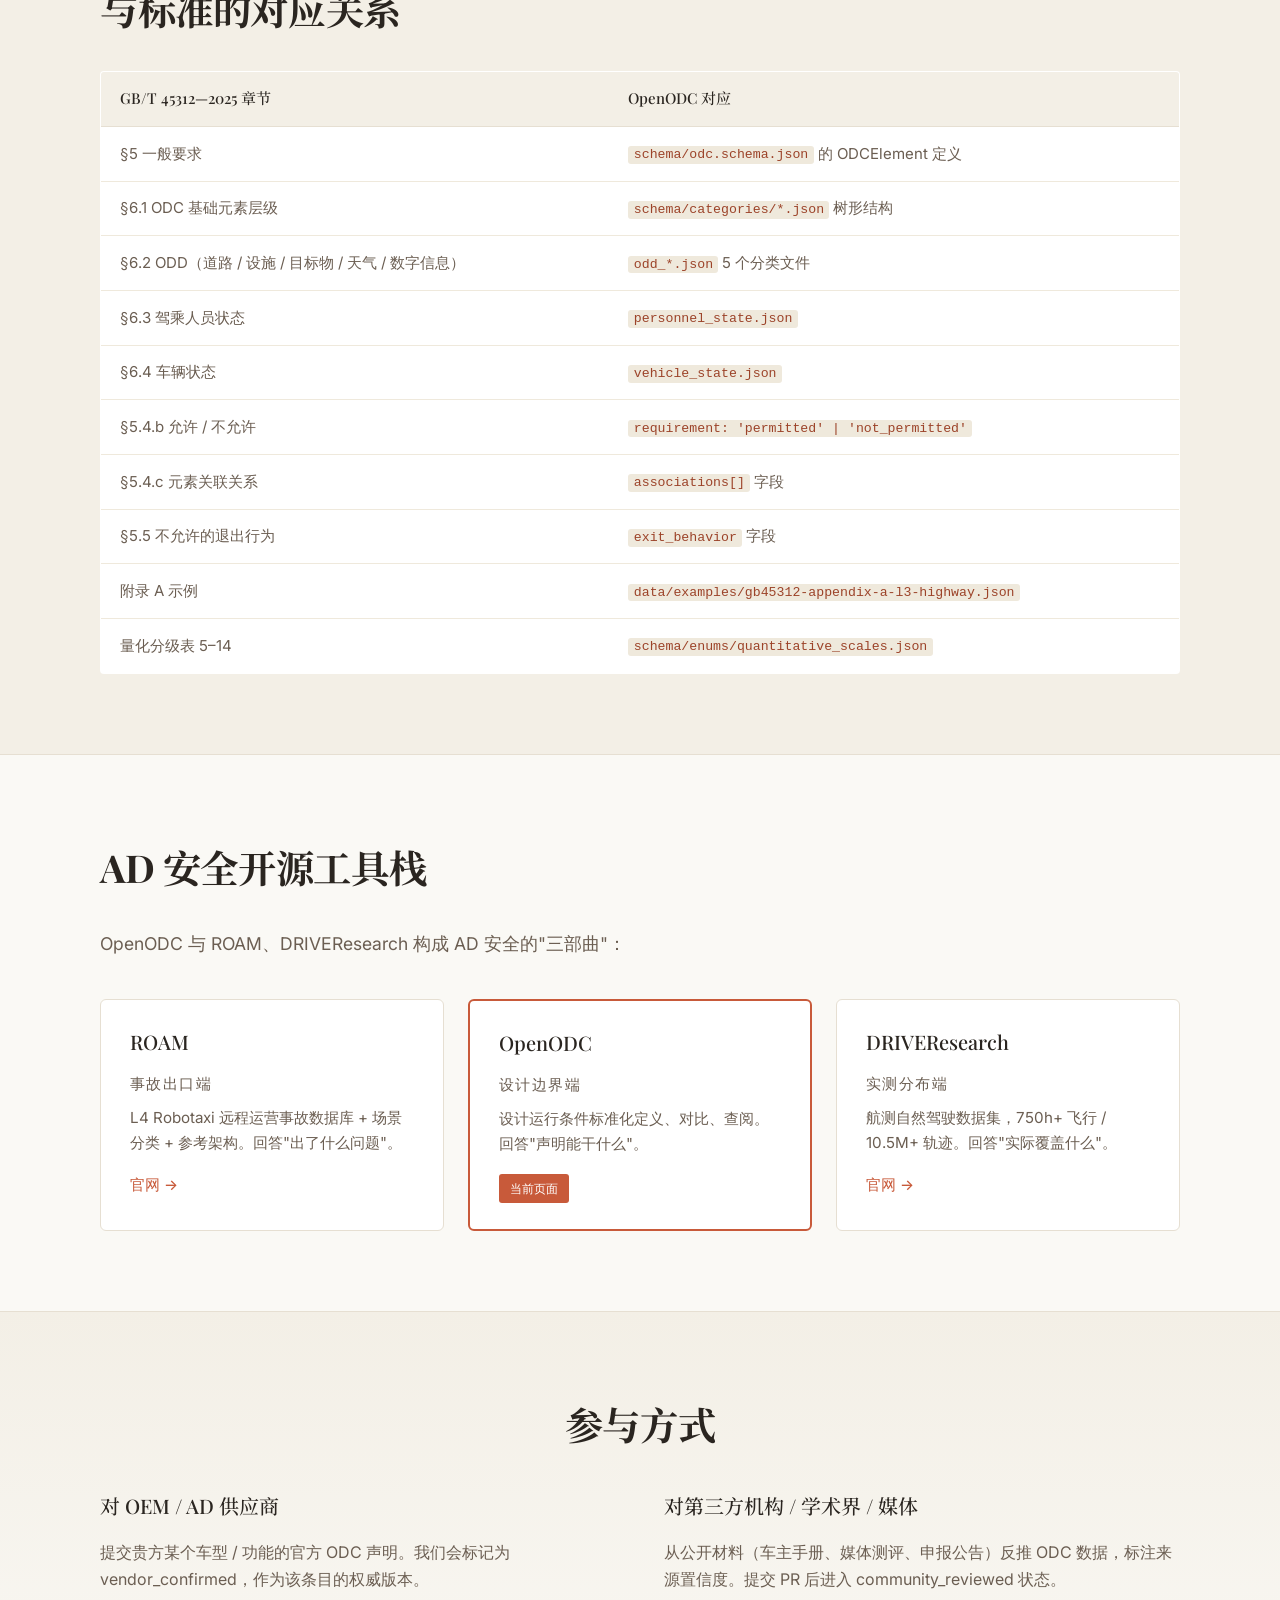
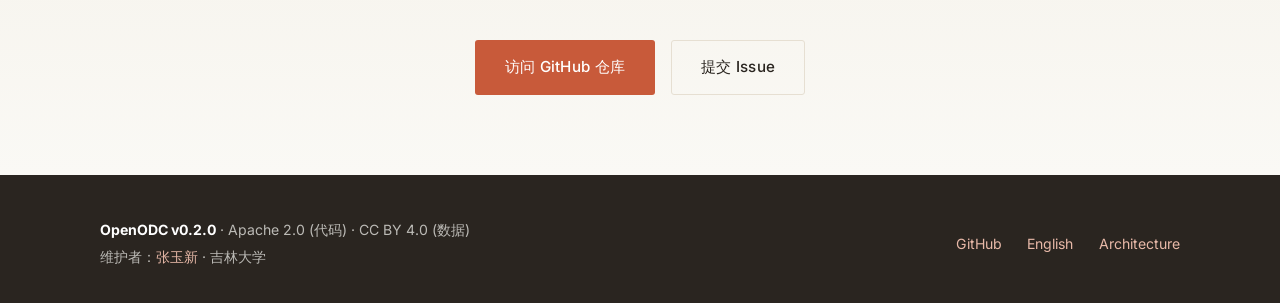
==== commit 0cc5d928: "v0.3.0: real-world gallery samples + 2-view renderer + card reorder Gallery - Replace 2 placeholder " ====
--- a/site/index.html
+++ b/site/index.html
@@ -39,9 +39,10 @@
         <p class="hero-subtitle">自动驾驶系统运行设计条件开源平台</p>
         <p class="hero-tagline">让自动驾驶系统的运行设计条件透明、可对比、机器可读。</p>
         <div class="hero-actions">
-          <a class="btn btn-primary" href="https://github.com/AutoZYX/OpenODC" target="_blank" rel="noopener">查看仓库</a>
-          <a class="btn btn-ghost" href="#what">了解项目</a>
-        </div>
+          <a class="btn btn-primary" href="/gallery.html">浏览样例库 →</a>
+          <a class="btn btn-ghost" href="/editor.html">用编辑器创建 →</a>
+        </div>
+        <p class="hero-tertiary"><a href="https://github.com/AutoZYX/OpenODC" target="_blank" rel="noopener">GitHub 仓库</a> · <a href="https://github.com/AutoZYX/OpenODC/blob/main/ARCHITECTURE.md" target="_blank" rel="noopener">Architecture</a> · <a href="https://github.com/AutoZYX/OpenODC/blob/main/CONTRIBUTING.md" target="_blank" rel="noopener">贡献指南</a></p>
       </div>
     </section>
 
@@ -53,24 +54,35 @@
         </p>
 
         <div class="card-grid">
-          <article class="card">
-            <h3>① ODC Schema</h3>
-            <p>把 GB/T 45312—2025 的 5 层级元素结构、约 80 个第 5 层原子元素、所有量化分级表（风力 12 级、雨量 4 级、能见度 4 级等）转录为机器可读的 JSON Schema 与 TypeScript 类型。</p>
-          </article>
-          <article class="card">
-            <h3>② ODC Editor</h3>
-            <p>厂家或社区可以通过 Web 表单层级化勾选、输入参数范围，实时预览生成的标准化 ODC 表格。一键导出 JSON / Markdown / Excel / PDF，对接监管申报或仿真平台。</p>
-            <p class="card-meta">Phase 1</p>
-          </article>
-          <article class="card">
-            <h3>③ ODC Gallery</h3>
-            <p>公开的 ODC 样例库 —— 按车型、功能、自动化等级、厂家筛选浏览。多车型并排对比（diff 视图）。每条数据透明标注来源（厂家声明 / 社区反推 / 官方公告）。</p>
-            <p class="card-meta">Phase 1–2</p>
-          </article>
-          <article class="card">
-            <h3>④ Multi-View Renderer</h3>
-            <p>同一份 ODC 数据，四种视图：开发者（完整 5 层级 + JSON）、测试（场景生成清单）、监管（合规对照表）、消费者（一句话能/不能用 + 风险卡片）。</p>
-            <p class="card-meta">Phase 2</p>
+          <a class="card card-action" href="/gallery.html">
+            <h3>① ODC 样例库</h3>
+            <p>公开 ODC 样例库 —— 按车型、功能、自动化等级筛选浏览。每条数据透明标注来源（厂家声明 / 社区反推 / 演示数据）。</p>
+            <p class="card-cta">浏览样例 →</p>
+          </a>
+          <a class="card card-action" href="/editor.html">
+            <h3>② ODC 编辑器</h3>
+            <p>层级树勾选 + 参数范围输入 + 实时 JSON 预览。导出 JSON / Markdown / 复制到剪贴板 / 浏览器本地保存。基于浏览器，不需登录。</p>
+            <p class="card-cta">打开编辑器 →</p>
+          </a>
+          <a class="card card-action" href="/view.html?id=gb45312-appendix-a-l3-highway">
+            <h3>③ 多视图查看</h3>
+            <p>同一份 ODC 数据，两种视图：开发者（完整 5 层级 + JSON）、消费者（能 / 不能用 + 风险卡片）。</p>
+            <p class="card-cta">查看示例 →</p>
+          </a>
+          <a class="card card-action" href="/compare.html">
+            <h3>④ ODC 对比</h3>
+            <p>多车型 ODC 并排对比（2–4 个）。绿色 = 双方都允许，红色 = 双方都不允许，橙色 = 不一致。一眼看出能力边界差异。</p>
+            <p class="card-cta">开始对比 →</p>
+          </a>
+          <a class="card card-action" href="https://github.com/AutoZYX/OpenODC/tree/main/schema" target="_blank" rel="noopener">
+            <h3>⑤ ODC 数据规范</h3>
+            <p>整个平台的数据底座：把 GB/T 45312—2025 的 5 层级、144 个原子元素、所有量化分级表（风力 12 级、雨量 4 级、能见度 4 级等）转录为机器可读的 JSON Schema 与 TypeScript 类型。</p>
+            <p class="card-cta">查看 GitHub →</p>
+          </a>
+          <article class="card card-disabled">
+            <h3>⑥ 厂家直填</h3>
+            <p>OEM / Tier 1 账号注册后，在内部统一管理在研 / 预发布 / 已上市所有功能的 ODC 要素，支持项目组协作编辑、版本管理、签名发布。产品达到 SOP 阶段，该功能的 ODC 可一键推送至 OpenODC 公开样例库 —— 既满足内部研发协同，也为行业标准化做贡献。</p>
+            <p class="card-meta">Phase 4 · 规划中</p>
           </article>
         </div>
       </div>
@@ -90,9 +102,9 @@
           </div>
           <div>
             <h3>OpenODC 的定位</h3>
-            <p>不是要取代厂家自己的 ODC 文档系统，而是建立一个面向对外发布的标准化格式 + 公开样例库。</p>
-            <p>类比：caniuse.com 之于 web 浏览器特性。让设计运行条件变得可查、可比、可复用。</p>
-            <p>开放数据先行，等待 OEM 跟进。</p>
+            <p>不是要取代厂家自己的 ODC 文档系统。实际上，OEM 会在使用手册、车机教学里告诉用户"智驾什么时候能用、什么时候不能用"，不少车企写得还挺详细。</p>
+            <p>但每家都用自己的写法、自己的分类、自己的术语，没有统一规范 —— 消费者跨品牌换车要重新学一遍，监管和第三方机构想做横向对比，也找不到统一的抓手。</p>
+            <p>OpenODC 提供一个统一的、机器可读的标准化格式 + 公开样例库，让设计运行条件可查、可比、可复用。开放数据先行，等待 OEM 跟进。</p>
           </div>
         </div>
       </div>
@@ -100,17 +112,20 @@
 
     <section id="status" class="section">
       <div class="container">
-        <h2 class="section-title">当前进展（v0.1.0 · Phase 0）</h2>
+        <h2 class="section-title">当前进展（v0.2.0 · Phase 0–3 完成）</h2>
         <ul class="status-list">
-          <li class="done">完整转录 GB/T 45312—2025 的 ODC 元素层级（约 80 个第 5 层级元素）</li>
-          <li class="done">JSON Schema 主文件 + TypeScript 类型定义</li>
-          <li class="done">量化分级表全部机器可读化（风力、雨量、降雪、积雪、4 类能见度、自然/人工光照）</li>
-          <li class="done">标准附录 A 的 L3 高速 ODC 示例完整转录为 JSON</li>
+          <li class="done">Phase 0：完整转录 GB/T 45312—2025（144 个元素 / 7 类）+ JSON Schema + TypeScript 类型</li>
+          <li class="done">Phase 0：量化分级表机器可读化（风力、雨量、降雪、积雪、4 类能见度、光照）</li>
+          <li class="done">Phase 0：标准附录 A 的 L3 高速 ODC 示例完整转录为 JSON</li>
+          <li class="done">Phase 1：<a href="/gallery.html">公开样例库 Gallery</a>（按等级 / 来源 / 关键词筛选）</li>
+          <li class="done">Phase 1：<a href="/editor.html">Web 编辑器</a>（层级树勾选 + 实时 JSON + 多格式导出）</li>
+          <li class="done">Phase 2：<a href="/view.html?id=gb45312-appendix-a-l3-highway">双视图渲染</a>（开发者 / 消费者）</li>
+          <li class="done">Phase 2：<a href="/compare.html">多车型对比 Compare</a>（diff 视图，2–4 个并排）</li>
+          <li class="done">Phase 3：GitHub PR 模板 + CI 自动校验（ajv-cli + element_id 引用检查）</li>
           <li class="done">Apache 2.0 代码许可 + CC BY 4.0 数据许可</li>
-          <li class="todo">Web 编辑器（Phase 1）</li>
-          <li class="todo">公开样例库 Gallery（Phase 1）</li>
-          <li class="todo">四视图渲染（Phase 2）</li>
-          <li class="todo">厂家直填能力 + Supabase 后端（Phase 4）</li>
+          <li class="todo">Phase 4：厂家直填能力 + Supabase 后端（规划中）</li>
+          <li class="todo">Phase 4：与 ROAM 联动（事件 ↔ 涉事车型 ODC 自动关联）</li>
+          <li class="todo">Phase 4：ISO 34503 / BSI PAS 1883 国际化映射</li>
         </ul>
       </div>
     </section>
@@ -149,7 +164,7 @@
             <h3>ROAM</h3>
             <p class="card-tag">事故出口端</p>
             <p>L4 Robotaxi 远程运营事故数据库 + 场景分类 + 参考架构。回答"出了什么问题"。</p>
-            <a href="https://github.com/AutoZYX/ROAM" target="_blank" rel="noopener">GitHub →</a>
+            <a href="https://autozyx.github.io/ROAM/" target="_blank" rel="noopener">官网 →</a>
           </article>
           <article class="card card-related card-current">
             <h3>OpenODC</h3>
@@ -192,7 +207,7 @@
   <footer class="site-footer">
     <div class="container footer-inner">
       <div class="footer-meta">
-        <p><strong>OpenODC v0.1.0</strong> · Apache 2.0 (代码) · CC BY 4.0 (数据)</p>
+        <p><strong>OpenODC v0.2.0</strong> · Apache 2.0 (代码) · CC BY 4.0 (数据)</p>
         <p>维护者：<a href="https://autozyx.com" target="_blank" rel="noopener">张玉新</a> · 吉林大学</p>
       </div>
       <div class="footer-links">
